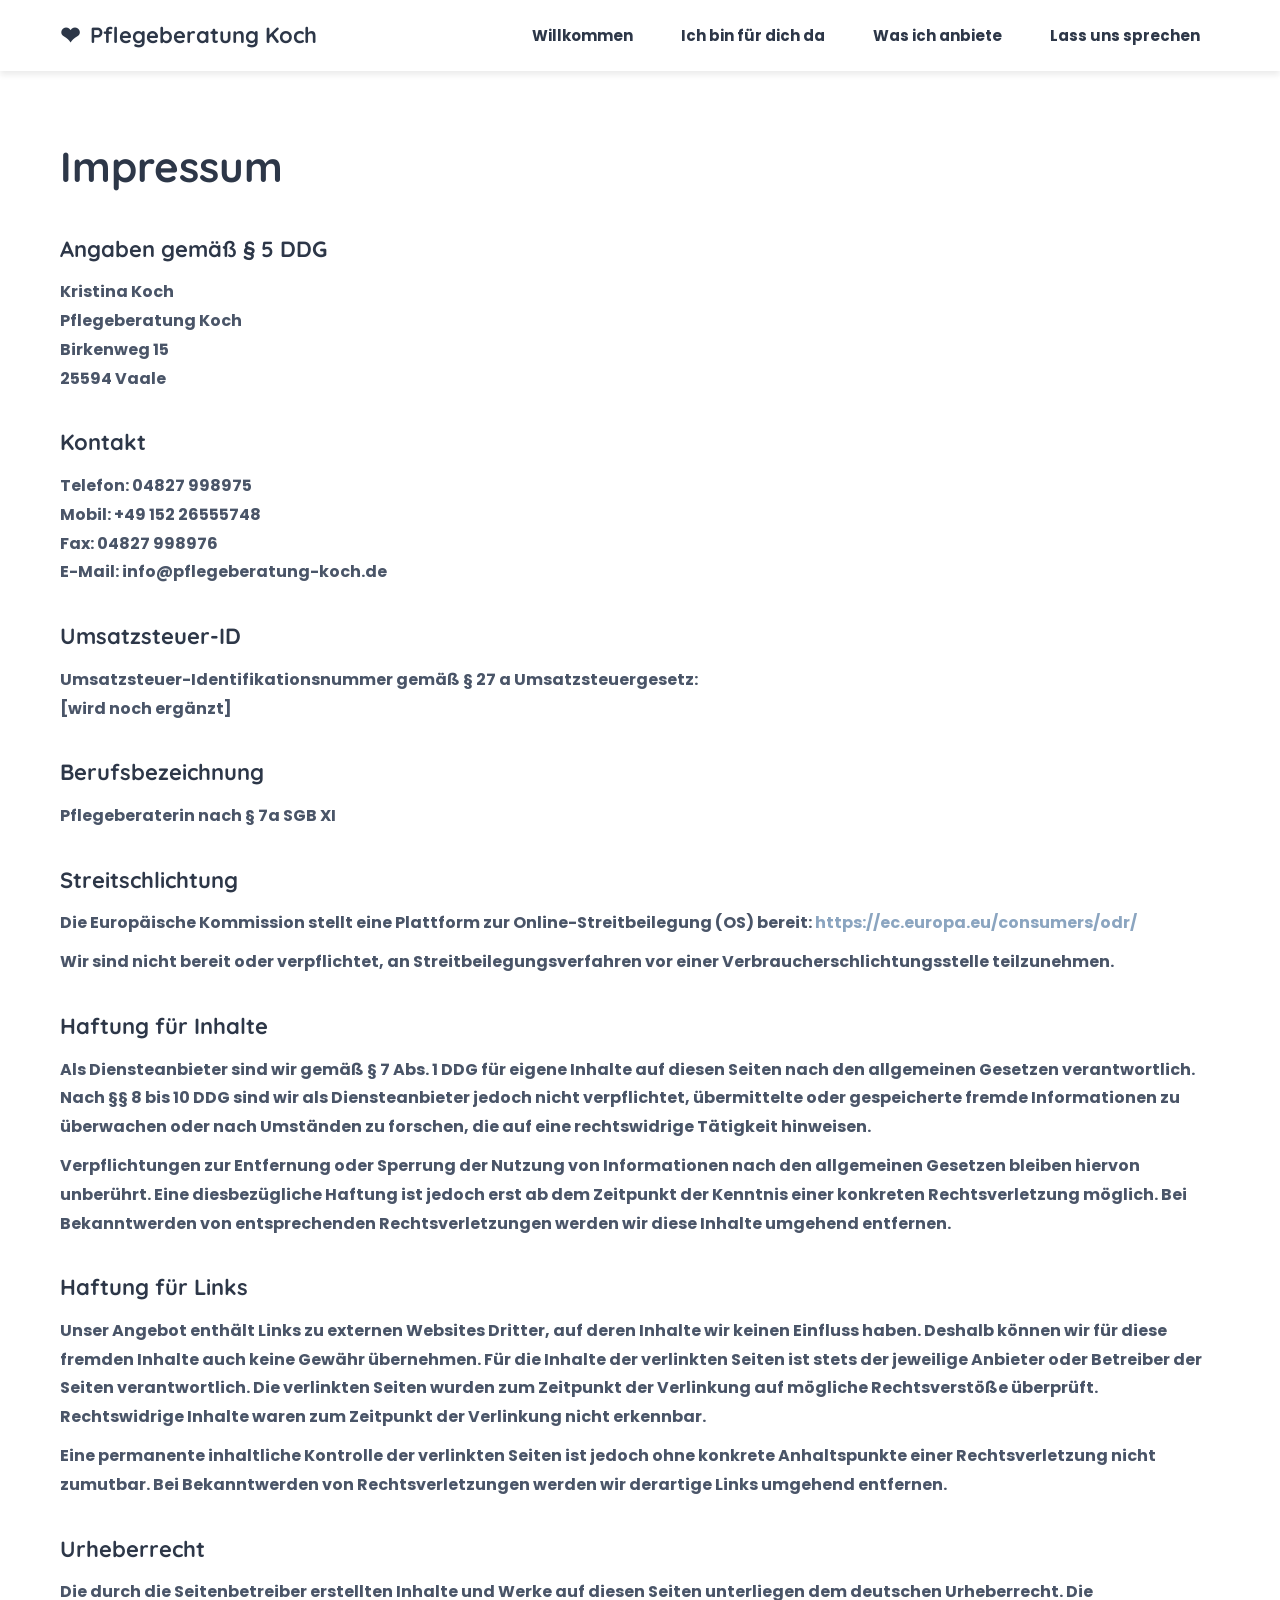
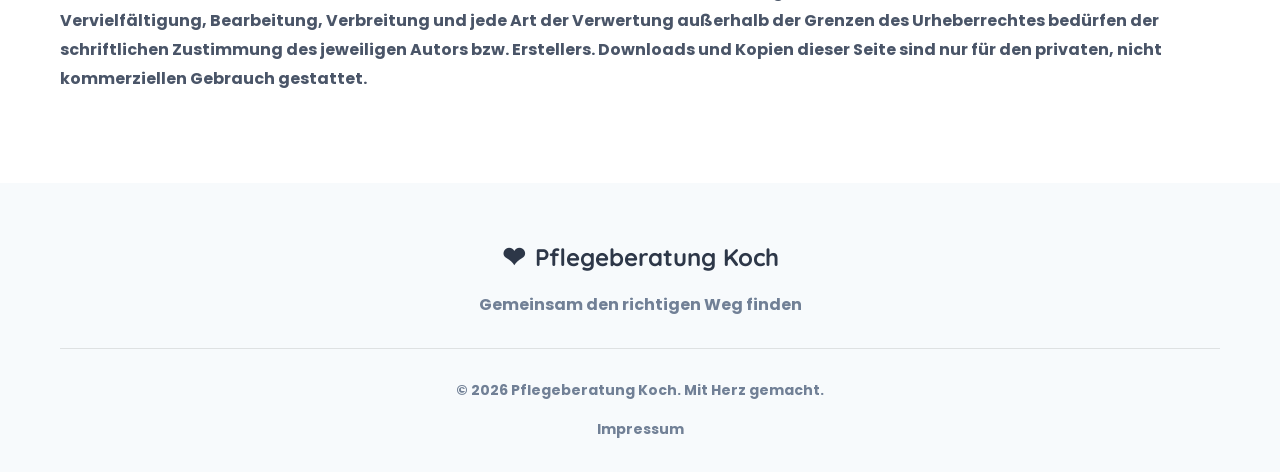
==== impressum.html @ 17e150e2 "Farbschema, Kontaktdaten, DSGVO & Impressum - Farbschema auf Visitenkarten-Farben angepasst (#a7bcd1" ====
<!DOCTYPE html>
<html lang="de">
<head>
    <meta charset="UTF-8">
    <meta name="viewport" content="width=device-width, initial-scale=1.0">
    <meta name="robots" content="noindex, nofollow">
    <title>Impressum | Pflegeberatung Koch</title>
    <link rel="stylesheet" href="styles.css">
</head>
<body>
    <header class="header scrolled" id="header">
        <div class="header-container">
            <a href="index.html" class="logo">
                <span class="logo-icon">❤</span>
                <span class="logo-text">Pflegeberatung Koch</span>
            </a>
            <button class="nav-toggle" id="navToggle" aria-label="Menü öffnen">
                <span></span>
                <span></span>
                <span></span>
            </button>
            <ul class="nav-menu" id="navMenu">
                <li><a href="index.html#home" class="nav-link">Willkommen</a></li>
                <li><a href="index.html#ich-bin-fuer-dich-da" class="nav-link">Ich bin für dich da</a></li>
                <li><a href="index.html#was-ich-anbiete" class="nav-link">Was ich anbiete</a></li>
                <li><a href="index.html#lass-uns-sprechen" class="nav-link">Lass uns sprechen</a></li>
            </ul>
        </div>
    </header>

    <section class="legal-page">
        <div class="container">
            <h1>Impressum</h1>

            <h2>Angaben gemäß § 5 DDG</h2>
            <p>
                Kristina Koch<br>
                Pflegeberatung Koch<br>
                Birkenweg 15<br>
                25594 Vaale
            </p>

            <h2>Kontakt</h2>
            <p>
                Telefon: 04827 998975<br>
                Mobil: +49 152 26555748<br>
                Fax: 04827 998976<br>
                E-Mail: info@pflegeberatung-koch.de
            </p>

            <h2>Umsatzsteuer-ID</h2>
            <p>
                Umsatzsteuer-Identifikationsnummer gemäß § 27 a Umsatzsteuergesetz:<br>
                <!-- TODO: Steuernummer hier eintragen -->
                [wird noch ergänzt]
            </p>

            <h2>Berufsbezeichnung</h2>
            <p>
                Pflegeberaterin nach § 7a SGB XI
            </p>

            <h2>Streitschlichtung</h2>
            <p>
                Die Europäische Kommission stellt eine Plattform zur Online-Streitbeilegung (OS) bereit:
                <a href="https://ec.europa.eu/consumers/odr/" target="_blank" rel="noopener noreferrer">https://ec.europa.eu/consumers/odr/</a>
            </p>
            <p>
                Wir sind nicht bereit oder verpflichtet, an Streitbeilegungsverfahren vor einer Verbraucherschlichtungsstelle teilzunehmen.
            </p>

            <h2>Haftung für Inhalte</h2>
            <p>
                Als Diensteanbieter sind wir gemäß § 7 Abs. 1 DDG für eigene Inhalte auf diesen Seiten nach den allgemeinen Gesetzen verantwortlich. Nach §§ 8 bis 10 DDG sind wir als Diensteanbieter jedoch nicht verpflichtet, übermittelte oder gespeicherte fremde Informationen zu überwachen oder nach Umständen zu forschen, die auf eine rechtswidrige Tätigkeit hinweisen.
            </p>
            <p>
                Verpflichtungen zur Entfernung oder Sperrung der Nutzung von Informationen nach den allgemeinen Gesetzen bleiben hiervon unberührt. Eine diesbezügliche Haftung ist jedoch erst ab dem Zeitpunkt der Kenntnis einer konkreten Rechtsverletzung möglich. Bei Bekanntwerden von entsprechenden Rechtsverletzungen werden wir diese Inhalte umgehend entfernen.
            </p>

            <h2>Haftung für Links</h2>
            <p>
                Unser Angebot enthält Links zu externen Websites Dritter, auf deren Inhalte wir keinen Einfluss haben. Deshalb können wir für diese fremden Inhalte auch keine Gewähr übernehmen. Für die Inhalte der verlinkten Seiten ist stets der jeweilige Anbieter oder Betreiber der Seiten verantwortlich. Die verlinkten Seiten wurden zum Zeitpunkt der Verlinkung auf mögliche Rechtsverstöße überprüft. Rechtswidrige Inhalte waren zum Zeitpunkt der Verlinkung nicht erkennbar.
            </p>
            <p>
                Eine permanente inhaltliche Kontrolle der verlinkten Seiten ist jedoch ohne konkrete Anhaltspunkte einer Rechtsverletzung nicht zumutbar. Bei Bekanntwerden von Rechtsverletzungen werden wir derartige Links umgehend entfernen.
            </p>

            <h2>Urheberrecht</h2>
            <p>
                Die durch die Seitenbetreiber erstellten Inhalte und Werke auf diesen Seiten unterliegen dem deutschen Urheberrecht. Die Vervielfältigung, Bearbeitung, Verbreitung und jede Art der Verwertung außerhalb der Grenzen des Urheberrechtes bedürfen der schriftlichen Zustimmung des jeweiligen Autors bzw. Erstellers. Downloads und Kopien dieser Seite sind nur für den privaten, nicht kommerziellen Gebrauch gestattet.
            </p>
        </div>
    </section>

    <footer class="footer">
        <div class="container">
            <div class="footer-top">
                <div class="footer-brand">
                    <span class="footer-icon">❤</span>
                    <span class="footer-name">Pflegeberatung Koch</span>
                </div>
                <p class="footer-tagline">Gemeinsam den richtigen Weg finden</p>
            </div>
            <div class="footer-bottom">
                <p>&copy; 2026 Pflegeberatung Koch. Mit Herz gemacht.</p>
                <div class="footer-links">
                    <a href="impressum.html">Impressum</a>
                </div>
            </div>
        </div>
    </footer>

    <script>
        // Mobile Navigation Toggle
        const navToggle = document.getElementById('navToggle');
        const navMenu = document.getElementById('navMenu');
        if (navToggle) {
            navToggle.addEventListener('click', () => {
                navMenu.classList.toggle('active');
            });
        }
    </script>
</body>
</html>
---- styles.css ----
/* Farbschema: Sanftes Blau-Grau – passend zur Visitenkarte */

/* Lokale Fonts - DSGVO-konform */
@font-face {
    font-family: 'Poppins';
    font-style: normal;
    font-weight: 300;
    font-display: swap;
    src: url('fonts/poppins-300.woff2') format('woff2');
}

@font-face {
    font-family: 'Poppins';
    font-style: normal;
    font-weight: 400;
    font-display: swap;
    src: url('fonts/poppins-400.woff2') format('woff2');
}

@font-face {
    font-family: 'Poppins';
    font-style: normal;
    font-weight: 600;
    font-display: swap;
    src: url('fonts/poppins-600.woff2') format('woff2');
}

@font-face {
    font-family: 'Poppins';
    font-style: normal;
    font-weight: 700;
    font-display: swap;
    src: url('fonts/poppins-700.woff2') format('woff2');
}

@font-face {
    font-family: 'Quicksand';
    font-style: normal;
    font-weight: 400;
    font-display: swap;
    src: url('fonts/quicksand-latin.woff2') format('woff2');
    unicode-range: U+0000-00FF, U+0131, U+0152-0153, U+02BB-02BC, U+02C6, U+02DA, U+02DC, U+0304, U+0308, U+0329, U+2000-206F, U+20AC, U+2122, U+2191, U+2193, U+2212, U+2215, U+FEFF, U+FFFD;
}

@font-face {
    font-family: 'Quicksand';
    font-style: normal;
    font-weight: 500;
    font-display: swap;
    src: url('fonts/quicksand-latin.woff2') format('woff2');
    unicode-range: U+0000-00FF, U+0131, U+0152-0153, U+02BB-02BC, U+02C6, U+02DA, U+02DC, U+0304, U+0308, U+0329, U+2000-206F, U+20AC, U+2122, U+2191, U+2193, U+2212, U+2215, U+FEFF, U+FFFD;
}

@font-face {
    font-family: 'Quicksand';
    font-style: normal;
    font-weight: 600;
    font-display: swap;
    src: url('fonts/quicksand-latin.woff2') format('woff2');
    unicode-range: U+0000-00FF, U+0131, U+0152-0153, U+02BB-02BC, U+02C6, U+02DA, U+02DC, U+0304, U+0308, U+0329, U+2000-206F, U+20AC, U+2122, U+2191, U+2193, U+2212, U+2215, U+FEFF, U+FFFD;
}

@font-face {
    font-family: 'Quicksand';
    font-style: normal;
    font-weight: 700;
    font-display: swap;
    src: url('fonts/quicksand-latin.woff2') format('woff2');
    unicode-range: U+0000-00FF, U+0131, U+0152-0153, U+02BB-02BC, U+02C6, U+02DA, U+02DC, U+0304, U+0308, U+0329, U+2000-206F, U+20AC, U+2122, U+2191, U+2193, U+2212, U+2215, U+FEFF, U+FFFD;
}

* {
    margin: 0;
    padding: 0;
    box-sizing: border-box;
}

:root {
    --primary-color: #8ba5c0;
    --primary-light: #a7bcd1;
    --primary-dark: #6e8faa;
    --secondary-color: #7caaab;
    --accent-color: #b8a9c9;
    --text-dark: #2d3748;
    --text-light: #4a5568;
    --text-muted: #718096;
    --bg-white: #ffffff;
    --bg-light: #f0f4f8;
    --bg-gray: #f7fafc;
    --shadow: 0 4px 6px rgba(0, 0, 0, 0.08);
    --shadow-lg: 0 10px 30px rgba(0, 0, 0, 0.12);
    --shadow-xl: 0 20px 40px rgba(0, 0, 0, 0.15);
    --transition: all 0.3s ease;
    --border-radius: 20px;
}

html {
    scroll-behavior: smooth;
}

body {
    font-family: 'Poppins', sans-serif;
    line-height: 1.7;
    color: var(--text-dark);
    font-size: 16px;
}

h1, h2, h3, h4, h5, h6 {
    font-family: 'Quicksand', sans-serif;
    font-weight: 700;
    line-height: 1.3;
    color: var(--text-dark);
}

.container {
    max-width: 1200px;
    margin: 0 auto;
    padding: 0 20px;
}

img {
    max-width: 100%;
    height: auto;
    display: block;
}

a {
    text-decoration: none;
    color: var(--primary-color);
    transition: var(--transition);
}

a:hover {
    color: var(--primary-dark);
}

/* Buttons */
.btn {
    display: inline-block;
    padding: 16px 36px;
    border-radius: 50px;
    font-weight: 600;
    font-size: 16px;
    cursor: pointer;
    transition: var(--transition);
    border: none;
    text-align: center;
}

.btn-primary {
    background: linear-gradient(135deg, var(--primary-color), var(--primary-dark));
    color: var(--bg-white);
    box-shadow: 0 4px 20px rgba(139, 165, 192, 0.4);
}

.btn-primary:hover {
    transform: translateY(-3px);
    box-shadow: 0 8px 30px rgba(139, 165, 192, 0.5);
}

.btn-outline {
    background-color: transparent;
    color: var(--bg-white);
    border: 2px solid var(--bg-white);
}

.btn-outline:hover {
    background-color: var(--bg-white);
    color: var(--primary-color);
}

/* Header */
.header {
    position: fixed;
    top: 0;
    left: 0;
    right: 0;
    background: transparent;
    z-index: 1000;
    transition: var(--transition);
    padding: 20px 0;
}

.header.scrolled {
    background: var(--bg-white);
    box-shadow: var(--shadow);
    padding: 15px 0;
}

.header-container {
    max-width: 1200px;
    margin: 0 auto;
    padding: 0 20px;
    display: flex;
    justify-content: space-between;
    align-items: center;
}

.logo {
    display: flex;
    align-items: center;
    gap: 10px;
    color: var(--bg-white);
    font-family: 'Quicksand', sans-serif;
    font-size: 22px;
    font-weight: 700;
}

.header.scrolled .logo {
    color: var(--text-dark);
}

.logo-icon {
    font-size: 24px;
}

.logo:hover {
    transform: scale(1.05);
}

.nav-menu {
    display: flex;
    list-style: none;
    gap: 8px;
}

.nav-link {
    color: var(--bg-white);
    font-weight: 500;
    padding: 10px 20px;
    border-radius: 25px;
    font-size: 15px;
}

.header.scrolled .nav-link {
    color: var(--text-dark);
}

.nav-link:hover,
.nav-link.active {
    background-color: rgba(255, 255, 255, 0.2);
    color: var(--bg-white);
}

.header.scrolled .nav-link:hover,
.header.scrolled .nav-link.active {
    background-color: var(--primary-color);
    color: var(--bg-white);
}

.nav-toggle {
    display: none;
    flex-direction: column;
    gap: 5px;
    background: none;
    border: none;
    cursor: pointer;
    padding: 10px;
}

.nav-toggle span {
    width: 25px;
    height: 3px;
    background-color: var(--bg-white);
    border-radius: 3px;
    transition: var(--transition);
}

.header.scrolled .nav-toggle span {
    background-color: var(--text-dark);
}

/* Hero */
.hero {
    position: relative;
    min-height: 100vh;
    display: flex;
    align-items: center;
    background-image: url('../images/hero.jpg');
    background-size: cover;
    background-position: center;
    background-attachment: fixed;
}

.hero-overlay {
    position: absolute;
    top: 0;
    left: 0;
    right: 0;
    bottom: 0;
    background: linear-gradient(135deg, rgba(139, 165, 192, 0.88), rgba(110, 143, 170, 0.80));
}

.hero-content {
    position: relative;
    z-index: 1;
    max-width: 1200px;
    margin: 0 auto;
    padding: 0 20px;
    color: var(--bg-white);
}

.hero-title {
    font-size: 52px;
    margin-bottom: 24px;
    color: var(--bg-white);
    line-height: 1.2;
    animation: fadeInUp 1s ease;
}

.hero-text {
    font-size: 18px;
    line-height: 1.8;
    max-width: 700px;
    margin-bottom: 40px;
    color: rgba(255, 255, 255, 0.95);
    animation: fadeInUp 1s ease 0.2s;
    animation-fill-mode: backwards;
}

.hero-buttons {
    display: flex;
    gap: 20px;
    flex-wrap: wrap;
    animation: fadeInUp 1s ease 0.4s;
    animation-fill-mode: backwards;
}

@keyframes fadeInUp {
    from {
        opacity: 0;
        transform: translateY(30px);
    }
    to {
        opacity: 1;
        transform: translateY(0);
    }
}

/* Sections */
section {
    padding: 100px 0;
}

.section-header {
    text-align: center;
    margin-bottom: 60px;
}

.section-title {
    font-size: 42px;
    margin-bottom: 15px;
}

.section-subtitle {
    font-size: 18px;
    color: var(--text-light);
    max-width: 700px;
    margin: 0 auto;
    line-height: 1.7;
}

/* Intro Section */
.intro {
    background-color: var(--bg-white);
}

.intro-wrapper {
    display: grid;
    grid-template-columns: 1fr 1fr;
    gap: 80px;
    align-items: center;
}

.intro-image {
    position: relative;
}

.intro-image img {
    border-radius: 20px;
    box-shadow: var(--shadow-xl);
}

.intro-badge {
    position: absolute;
    bottom: -30px;
    right: -30px;
    background: linear-gradient(135deg, var(--primary-color), var(--primary-dark));
    color: var(--bg-white);
    padding: 30px;
    border-radius: 20px;
    text-align: center;
    box-shadow: var(--shadow-lg);
}

.badge-number {
    display: block;
    font-size: 48px;
    font-weight: 700;
    font-family: 'Quicksand', sans-serif;
}

.badge-text {
    font-size: 14px;
    font-weight: 500;
}

.intro-content {
    padding-left: 20px;
}

.intro-title {
    font-size: 38px;
    margin-bottom: 25px;
    color: var(--text-dark);
}

.intro-text {
    font-size: 16px;
    line-height: 1.8;
    color: var(--text-light);
    margin-bottom: 20px;
}

.intro-features {
    margin-top: 35px;
    display: flex;
    flex-direction: column;
    gap: 20px;
}

.feature-box {
    display: flex;
    gap: 15px;
    align-items: center;
    padding: 15px;
    background-color: var(--bg-light);
    border-radius: 15px;
    transition: var(--transition);
}

.feature-box:hover {
    transform: translateX(10px);
    box-shadow: var(--shadow);
}

.feature-icon {
    font-size: 28px;
    flex-shrink: 0;
}

.feature-box h4 {
    font-size: 16px;
    margin-bottom: 3px;
    color: var(--text-dark);
}

.feature-box p {
    font-size: 14px;
    color: var(--text-muted);
    margin: 0;
}

/* Services */
.services {
    background-color: var(--bg-light);
}

.services-grid {
    display: grid;
    grid-template-columns: repeat(2, 1fr);
    gap: 30px;
}

.service-card {
    background-color: var(--bg-white);
    border-radius: 20px;
    overflow: hidden;
    box-shadow: var(--shadow);
    transition: var(--transition);
}

.service-card:hover {
    transform: translateY(-10px);
    box-shadow: var(--shadow-xl);
}

.service-image {
    width: 100%;
    height: 220px;
    overflow: hidden;
}

.service-image img {
    width: 100%;
    height: 100%;
    object-fit: cover;
    transition: var(--transition);
}

.service-card:hover .service-image img {
    transform: scale(1.1);
}

.service-body {
    padding: 30px;
}

.service-badge {
    display: inline-block;
    background: linear-gradient(135deg, var(--primary-light), var(--primary-color));
    color: var(--bg-white);
    padding: 5px 15px;
    border-radius: 20px;
    font-size: 12px;
    font-weight: 600;
    margin-bottom: 15px;
}

.service-title {
    font-size: 22px;
    margin-bottom: 15px;
    color: var(--text-dark);
}

.service-text {
    color: var(--text-light);
    line-height: 1.7;
    margin-bottom: 20px;
    font-size: 15px;
}

.service-link {
    color: var(--primary-color);
    font-weight: 600;
    font-size: 15px;
}

.service-link:hover {
    color: var(--primary-dark);
}

/* Testimonial */
.testimonial {
    background: linear-gradient(135deg, var(--primary-color), var(--primary-dark));
    color: var(--bg-white);
    padding: 80px 20px;
}

.testimonial-content {
    max-width: 800px;
    margin: 0 auto;
    text-align: center;
    position: relative;
}

.testimonial-icon {
    font-size: 120px;
    line-height: 1;
    position: absolute;
    top: -40px;
    left: -20px;
    opacity: 0.1;
    font-family: Georgia, serif;
}

.testimonial-quote {
    font-size: 24px;
    font-family: 'Quicksand', sans-serif;
    line-height: 1.6;
    margin-bottom: 30px;
    position: relative;
    z-index: 1;
}

.testimonial-author {
    font-size: 18px;
    font-weight: 600;
}

/* Contact */
.contact {
    background-color: var(--bg-white);
}

.contact-header {
    text-align: center;
    margin-bottom: 50px;
}

.contact-title {
    font-size: 42px;
    margin-bottom: 15px;
}

.contact-subtitle {
    font-size: 18px;
    color: var(--text-light);
    max-width: 600px;
    margin: 0 auto;
}

.contact-grid {
    display: grid;
    grid-template-columns: repeat(2, 1fr);
    gap: 25px;
    margin-bottom: 50px;
}

.contact-card {
    background-color: var(--bg-light);
    padding: 30px;
    border-radius: 20px;
    text-align: center;
    transition: var(--transition);
}

.contact-card:hover {
    box-shadow: var(--shadow);
    transform: translateY(-5px);
}

.card-icon {
    font-size: 40px;
    margin-bottom: 15px;
}

.contact-card h3 {
    font-size: 20px;
    margin-bottom: 15px;
    color: var(--text-dark);
}

.contact-card p {
    color: var(--text-light);
    line-height: 1.6;
}

.contact-card a {
    color: var(--primary-color);
    font-weight: 600;
    font-size: 18px;
}

.card-note {
    font-size: 14px;
    color: var(--text-muted);
    margin-top: 10px;
}

.contact-image-section {
    position: relative;
    border-radius: 20px;
    overflow: hidden;
    box-shadow: var(--shadow-xl);
}

.contact-image-section img {
    width: 100%;
    height: 400px;
    object-fit: cover;
}

.contact-cta {
    position: absolute;
    bottom: 0;
    left: 0;
    right: 0;
    padding: 40px;
    background: linear-gradient(to top, rgba(45, 55, 72, 0.95), transparent);
    text-align: center;
}

.contact-cta h3,
.contact-cta p {
    color: var(--bg-white);
}

.contact-cta h3 {
    font-size: 28px;
    margin-bottom: 15px;
}

.contact-cta p {
    margin-bottom: 25px;
    font-size: 16px;
}

.contact-cta .btn {
    background: var(--bg-white);
    color: var(--primary-color);
}

.contact-cta .btn:hover {
    background: var(--primary-color);
    color: var(--bg-white);
}

/* Footer */
.footer {
    background-color: var(--bg-gray);
    padding: 50px 0 30px;
}

.footer-top {
    text-align: center;
    margin-bottom: 30px;
}

.footer-brand {
    display: flex;
    align-items: center;
    justify-content: center;
    gap: 10px;
    font-family: 'Quicksand', sans-serif;
    font-size: 24px;
    font-weight: 700;
    color: var(--text-dark);
    margin-bottom: 10px;
}

.footer-icon {
    font-size: 28px;
}

.footer-tagline {
    color: var(--text-muted);
    font-size: 16px;
}

.footer-bottom {
    text-align: center;
    padding-top: 30px;
    border-top: 1px solid rgba(0, 0, 0, 0.1);
}

.footer-bottom p {
    color: var(--text-muted);
    font-size: 14px;
}

.footer-links {
    margin-top: 15px;
    display: flex;
    justify-content: center;
    gap: 20px;
}

.footer-links a {
    color: var(--text-muted);
    font-size: 14px;
    transition: var(--transition);
}

.footer-links a:hover {
    color: var(--primary-color);
}

/* Legal Pages (Impressum) */
.legal-page {
    padding: 140px 0 80px;
}

.legal-page h1 {
    font-size: 42px;
    margin-bottom: 40px;
    color: var(--text-dark);
}

.legal-page h2 {
    font-size: 22px;
    margin-top: 35px;
    margin-bottom: 15px;
    color: var(--text-dark);
}

.legal-page p {
    color: var(--text-light);
    line-height: 1.8;
    margin-bottom: 10px;
}

.legal-page a {
    color: var(--primary-color);
    font-weight: 500;
}

.legal-page a:hover {
    color: var(--primary-dark);
}

/* Responsive */
@media (max-width: 968px) {
    .intro-wrapper {
        grid-template-columns: 1fr;
        gap: 50px;
    }

    .services-grid {
        grid-template-columns: 1fr;
    }

    .intro-content {
        padding-left: 0;
    }

    .intro-badge {
        right: 20px;
        bottom: -20px;
    }

    .section-title,
    .contact-title {
        font-size: 36px;
    }
}

@media (max-width: 768px) {
    .nav-toggle {
        display: flex;
    }

    .nav-menu {
        display: none;
        flex-direction: column;
        position: absolute;
        top: 100%;
        left: 0;
        right: 0;
        background-color: var(--primary-dark);
        padding: 20px;
        gap: 10px;
    }

    .nav-menu.active {
        display: flex;
    }

    .nav-link {
        color: var(--bg-white);
        padding: 15px 20px;
        display: block;
        text-align: center;
    }

    .logo {
        font-size: 18px;
    }

    .hero {
        min-height: auto;
        padding: 120px 0 80px;
        background-attachment: scroll;
    }

    .hero-title {
        font-size: 32px;
        line-height: 1.3;
    }

    .hero-text {
        font-size: 16px;
    }

    .hero-buttons {
        flex-direction: column;
    }

    .btn {
        width: 100%;
    }

    section {
        padding: 60px 0;
    }

    .intro-title {
        font-size: 30px;
    }

    .intro-badge {
        position: relative;
        right: auto;
        bottom: auto;
        display: inline-block;
        margin-top: 20px;
    }

    .contact-grid {
        grid-template-columns: 1fr;
    }

    .contact-image-section img {
        height: 300px;
    }

    .contact-cta h3 {
        font-size: 22px;
    }
}

@media (max-width: 480px) {
    .hero-title {
        font-size: 28px;
    }

    .section-title,
    .contact-title {
        font-size: 28px;
    }

    .intro-title {
        font-size: 26px;
    }

    .service-body {
        padding: 20px;
    }

    .service-title {
        font-size: 20px;
    }

    .testimonial-quote {
        font-size: 18px;
    }
}
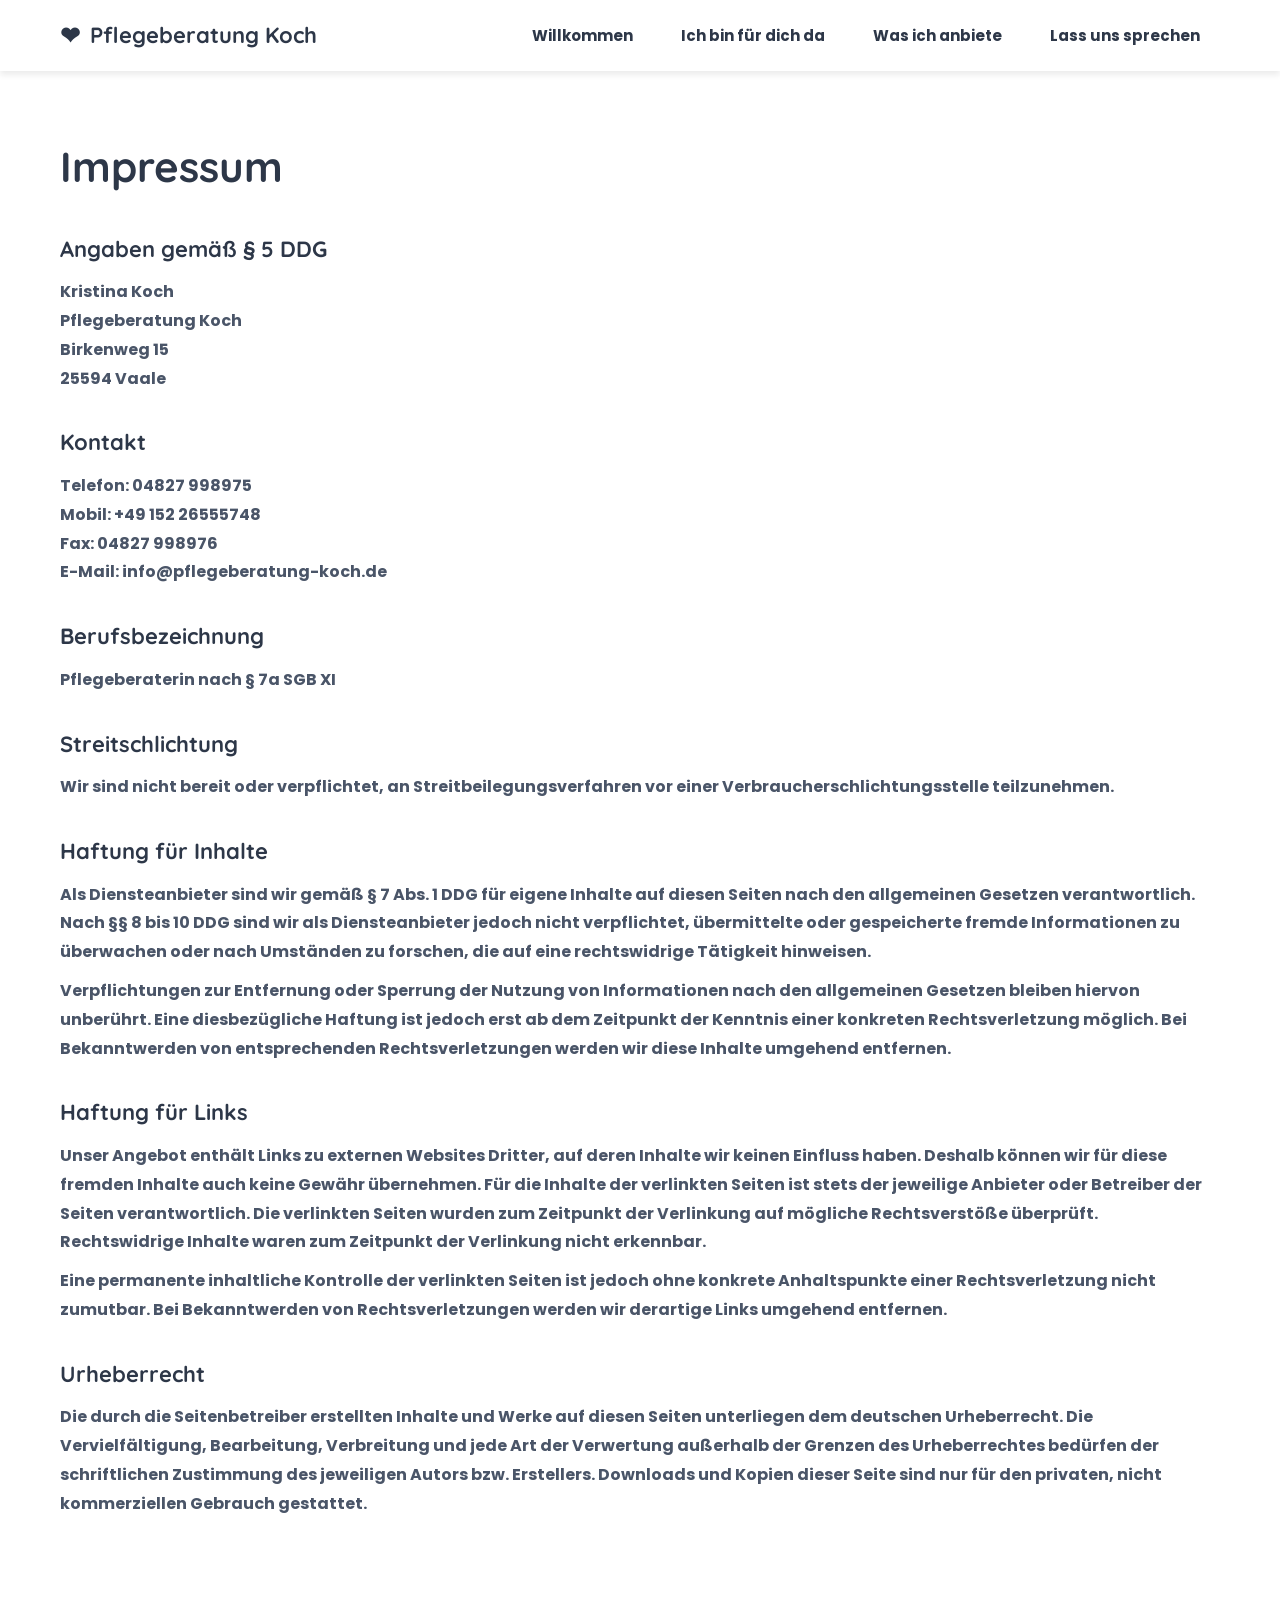
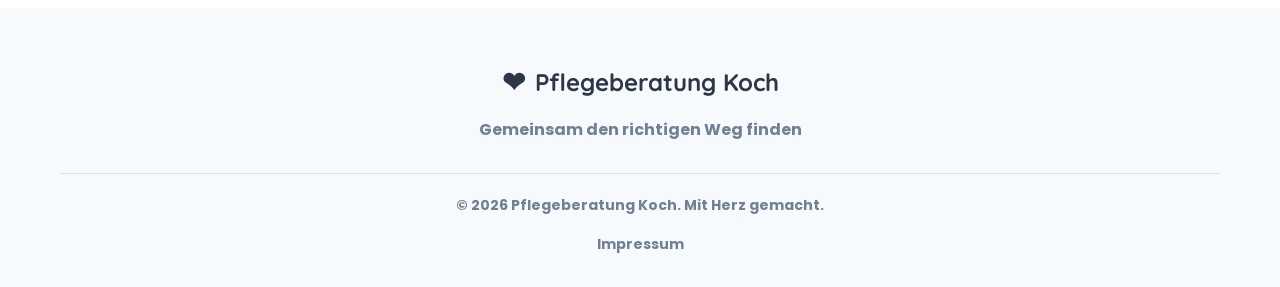
==== commit 57705017: "Remove Umsatzsteuer-ID and update dispute resolution information in impressum.html" ====
--- a/impressum.html
+++ b/impressum.html
@@ -48,23 +48,12 @@
                 E-Mail: info@pflegeberatung-koch.de
             </p>
 
-            <h2>Umsatzsteuer-ID</h2>
-            <p>
-                Umsatzsteuer-Identifikationsnummer gemäß § 27 a Umsatzsteuergesetz:<br>
-                <!-- TODO: Steuernummer hier eintragen -->
-                [wird noch ergänzt]
-            </p>
-
             <h2>Berufsbezeichnung</h2>
             <p>
                 Pflegeberaterin nach § 7a SGB XI
             </p>
 
             <h2>Streitschlichtung</h2>
-            <p>
-                Die Europäische Kommission stellt eine Plattform zur Online-Streitbeilegung (OS) bereit:
-                <a href="https://ec.europa.eu/consumers/odr/" target="_blank" rel="noopener noreferrer">https://ec.europa.eu/consumers/odr/</a>
-            </p>
             <p>
                 Wir sind nicht bereit oder verpflichtet, an Streitbeilegungsverfahren vor einer Verbraucherschlichtungsstelle teilzunehmen.
             </p>
--- a/styles.css
+++ b/styles.css
@@ -276,7 +276,7 @@
     min-height: 100vh;
     display: flex;
     align-items: center;
-    background-image: url('../images/hero.jpg');
+    background-image: url('images/hero.jpg');
     background-size: cover;
     background-position: center;
     background-attachment: fixed;
@@ -728,9 +728,23 @@
     font-size: 16px;
 }
 
+.intro-lotse-badge {
+    margin-top: 24px;
+}
+
+.nav-lotse-badge {
+    margin-left: 16px;
+    flex-shrink: 0;
+}
+
+.footer-badge {
+    text-align: center;
+    padding: 24px 0 20px;
+}
+
 .footer-bottom {
     text-align: center;
-    padding-top: 30px;
+    padding-top: 20px;
     border-top: 1px solid rgba(0, 0, 0, 0.1);
 }
 
